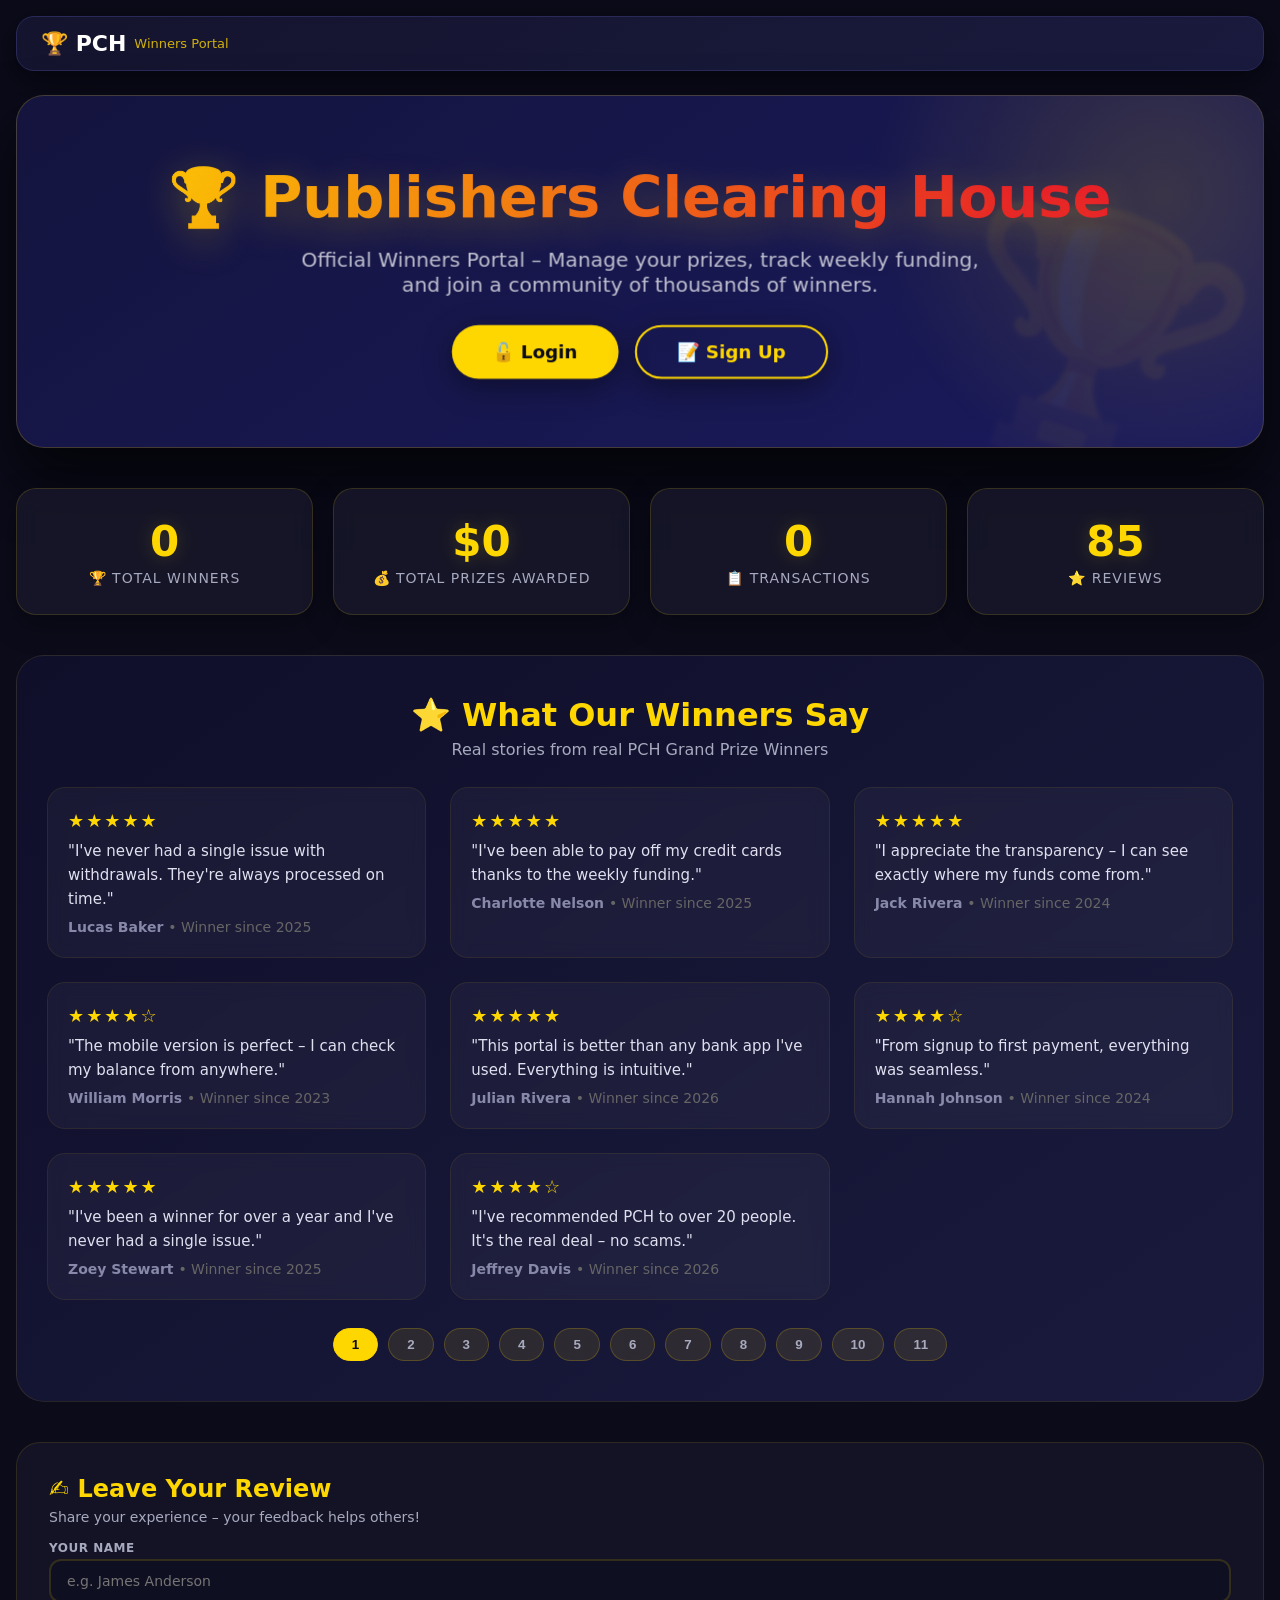
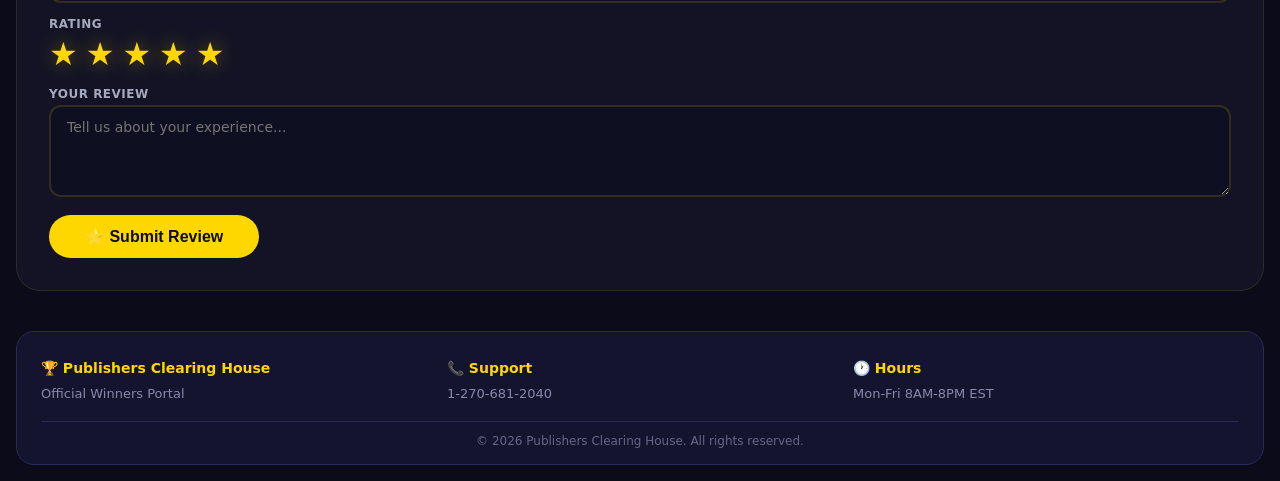
==== index.html @ aa1d20d4 "Add files via upload" ====
<!DOCTYPE html>
<html lang="en">
<head>
    <meta charset="UTF-8" />
    <meta name="viewport" content="width=device-width, initial-scale=1.0" />
    <title>Publishers Clearing House – Winners Portal</title>
    <link rel="manifest" href="manifest.json" />
    <link rel="stylesheet" href="assets/css/style.css" />
    <style>
        /* ===== UPGRADED STYLES – 3D, GLASS, ANIMATIONS ===== */

        /* ---- Hero with 3D perspective ---- */
        .hero-3d {
            perspective: 1200px;
            background: linear-gradient(145deg, #14143e, #1a1a5e);
            padding: 70px 40px;
            border-radius: 28px;
            border: 1px solid rgba(255, 215, 0, 0.2);
            text-align: center;
            position: relative;
            overflow: hidden;
            margin-bottom: 40px;
            box-shadow: 0 30px 60px rgba(0,0,0,0.7);
            transform-style: preserve-3d;
            transition: transform 0.2s ease;
        }
        .hero-3d:hover {
            transform: rotateX(2deg) rotateY(1deg) scale(1.01);
        }
        .hero-3d::before {
            content: '🏆';
            position: absolute;
            font-size: 260px;
            opacity: 0.06;
            right: -30px;
            bottom: -50px;
            transform: rotate(18deg) translateZ(-100px);
            filter: blur(2px);
        }
        .hero-3d .glow-ring {
            position: absolute;
            border-radius: 50%;
            background: radial-gradient(circle, rgba(255,215,0,0.15) 0%, transparent 70%);
            width: 600px;
            height: 600px;
            top: -200px;
            right: -200px;
            animation: pulseGlow 6s ease-in-out infinite;
        }
        @keyframes pulseGlow {
            0%, 100% { transform: scale(1); opacity: 0.5; }
            50% { transform: scale(1.2); opacity: 0.8; }
        }
        .hero-3d h1 {
            font-size: 56px;
            font-weight: 900;
            background: linear-gradient(135deg, #ffd700 0%, #e6192b 80%);
            -webkit-background-clip: text;
            -webkit-text-fill-color: transparent;
            text-shadow: 0 10px 40px rgba(255,215,0,0.3);
            transform: translateZ(30px);
        }
        .hero-3d p {
            color: #c0c0d0;
            font-size: 20px;
            max-width: 700px;
            margin: 16px auto;
            transform: translateZ(15px);
        }
        .hero-3d .cta-group {
            display: flex;
            gap: 16px;
            justify-content: center;
            flex-wrap: wrap;
            margin-top: 28px;
            transform: translateZ(20px);
        }
        .hero-3d .cta-group .btn {
            padding: 14px 40px;
            font-size: 18px;
            border-radius: 50px;
            box-shadow: 0 8px 30px rgba(0,0,0,0.4);
            transition: all 0.3s ease;
        }
        .hero-3d .cta-group .btn:hover {
            transform: translateY(-6px) scale(1.03);
            box-shadow: 0 16px 40px rgba(255,215,0,0.3);
        }

        /* ---- Stats Cards with 3D hover ---- */
        .stats-3d {
            display: grid;
            grid-template-columns: repeat(auto-fit, minmax(180px, 1fr));
            gap: 20px;
            margin: 40px 0;
        }
        .stat-card-3d {
            background: rgba(26, 26, 46, 0.7);
            backdrop-filter: blur(12px);
            border: 1px solid rgba(255, 215, 0, 0.15);
            border-radius: 20px;
            padding: 28px 16px;
            text-align: center;
            transition: all 0.3s ease;
            transform-style: preserve-3d;
            perspective: 800px;
            box-shadow: 0 10px 30px rgba(0,0,0,0.3);
        }
        .stat-card-3d:hover {
            transform: rotateY(6deg) rotateX(4deg) translateY(-8px);
            border-color: #ffd700;
            box-shadow: 0 20px 50px rgba(255,215,0,0.15);
        }
        .stat-card-3d .number {
            font-size: 42px;
            font-weight: 900;
            color: #ffd700;
            text-shadow: 0 0 20px rgba(255,215,0,0.2);
        }
        .stat-card-3d .label {
            font-size: 14px;
            color: #a7a9be;
            text-transform: uppercase;
            letter-spacing: 1px;
            margin-top: 4px;
        }

        /* ---- Testimonials Section ---- */
        .testimonials-section {
            background: linear-gradient(145deg, #0f0f2a, #1a1a3e);
            border-radius: 28px;
            padding: 40px 30px;
            border: 1px solid rgba(255,215,0,0.1);
            margin: 40px 0;
        }
        .testimonials-section h2 {
            color: #ffd700;
            font-size: 32px;
            text-align: center;
            margin-bottom: 6px;
        }
        .testimonials-section .sub {
            text-align: center;
            color: #a7a9be;
            font-size: 16px;
            margin-bottom: 28px;
        }
        .testimonial-grid {
            display: grid;
            grid-template-columns: repeat(auto-fill, minmax(300px, 1fr));
            gap: 24px;
        }
        .testimonial-card {
            background: rgba(255,255,255,0.04);
            backdrop-filter: blur(8px);
            border: 1px solid rgba(255,215,0,0.08);
            border-radius: 18px;
            padding: 22px 20px;
            transition: all 0.3s ease;
            transform-style: preserve-3d;
            perspective: 600px;
        }
        .testimonial-card:hover {
            transform: rotateY(4deg) rotateX(2deg) translateY(-6px);
            border-color: rgba(255,215,0,0.3);
            box-shadow: 0 12px 40px rgba(0,0,0,0.4);
        }
        .testimonial-card .stars {
            color: #ffd700;
            font-size: 18px;
            letter-spacing: 2px;
        }
        .testimonial-card .quote {
            color: #e0e0f0;
            font-size: 15px;
            line-height: 1.6;
            margin: 8px 0;
        }
        .testimonial-card .author {
            color: #8888aa;
            font-size: 14px;
            font-weight: 600;
        }
        .testimonial-card .author span {
            color: #666;
            font-weight: 400;
        }
        .testimonial-pagination {
            display: flex;
            justify-content: center;
            gap: 10px;
            margin-top: 28px;
            flex-wrap: wrap;
        }
        .testimonial-pagination button {
            background: rgba(255,215,0,0.1);
            border: 1px solid rgba(255,215,0,0.2);
            color: #a7a9be;
            padding: 8px 18px;
            border-radius: 30px;
            cursor: pointer;
            font-weight: 600;
            transition: 0.3s;
        }
        .testimonial-pagination button.active,
        .testimonial-pagination button:hover {
            background: #ffd700;
            color: #0b0b1a;
            border-color: #ffd700;
        }

        /* ---- Review Form ---- */
        .review-form-container {
            background: rgba(26, 26, 46, 0.6);
            backdrop-filter: blur(10px);
            border-radius: 24px;
            padding: 32px;
            border: 1px solid rgba(255,215,0,0.12);
            margin: 40px 0;
        }
        .review-form-container h3 {
            color: #ffd700;
            font-size: 24px;
            margin-bottom: 6px;
        }
        .review-form-container .sub {
            color: #a7a9be;
            font-size: 14px;
            margin-bottom: 16px;
        }
        .review-form .form-group {
            margin-bottom: 14px;
        }
        .review-form .form-group label {
            color: #a7a9be;
            font-size: 12px;
            font-weight: 600;
            text-transform: uppercase;
            letter-spacing: 0.5px;
        }
        .review-form .form-group input,
        .review-form .form-group textarea {
            width: 100%;
            padding: 12px 16px;
            border-radius: 12px;
            border: 2px solid rgba(255,215,0,0.15);
            background: rgba(15, 15, 34, 0.7);
            color: #f0f0ff;
            font-size: 14px;
            transition: 0.25s;
            font-family: inherit;
        }
        .review-form .form-group input:focus,
        .review-form .form-group textarea:focus {
            border-color: #ffd700;
            outline: none;
            box-shadow: 0 0 0 4px rgba(255,215,0,0.08);
        }
        .review-form .star-rating {
            display: flex;
            gap: 8px;
            font-size: 32px;
            cursor: pointer;
        }
        .review-form .star-rating .star {
            color: #444;
            transition: 0.2s;
            user-select: none;
        }
        .review-form .star-rating .star.active {
            color: #ffd700;
            text-shadow: 0 0 20px rgba(255,215,0,0.4);
        }
        .review-form .star-rating .star:hover {
            transform: scale(1.2);
        }
        .btn-submit-review {
            background: #ffd700;
            color: #0b0b1a;
            border: none;
            padding: 12px 36px;
            border-radius: 50px;
            font-weight: 700;
            font-size: 16px;
            cursor: pointer;
            transition: 0.3s;
        }
        .btn-submit-review:hover {
            background: #f0c000;
            transform: translateY(-3px);
            box-shadow: 0 10px 30px rgba(255,215,0,0.2);
        }

        /* ---- Responsive ---- */
        @media (max-width: 768px) {
            .hero-3d h1 { font-size: 34px; }
            .hero-3d p { font-size: 16px; }
            .hero-3d { padding: 40px 20px; }
            .stat-card-3d .number { font-size: 32px; }
            .testimonial-grid { grid-template-columns: 1fr; }
        }
        @media (max-width: 480px) {
            .hero-3d h1 { font-size: 26px; }
            .hero-3d .cta-group .btn { font-size: 14px; padding: 10px 24px; }
        }
    </style>
</head>
<body>

    <div class="pch-container">

        <!-- ===== HEADER (loaded from includes) ===== -->
        <div id="header-placeholder"></div>

        <!-- ===== HERO 3D ===== -->
        <div class="hero-3d">
            <div class="glow-ring"></div>
            <h1>🏆 Publishers Clearing House</h1>
            <p>Official Winners Portal – Manage your prizes, track weekly funding, and join a community of thousands of winners.</p>
            <div class="cta-group">
                <a href="user.html" class="btn btn-gold">🔓 Login</a>
                <a href="signup.html" class="btn btn-outline">📝 Sign Up</a>
            </div>
        </div>

        <!-- ===== STATS 3D ===== -->
        <div class="stats-3d" id="liveStats">
            <div class="stat-card-3d">
                <div class="number" id="statWinners">75K</div>
                <div class="label">🏆 Total Winners</div>
            </div>
            <div class="stat-card-3d">
                <div class="number" id="statPrizes">$769M</div>
                <div class="label">💰 Total Prizes Awarded</div>
            </div>
            <div class="stat-card-3d">
                <div class="number" id="statTransactions">150K</div>
                <div class="label">📋 Transactions</div>
            </div>
            <div class="stat-card-3d">
                <div class="number" id="statReviews">5</div>
                <div class="label">⭐ Reviews</div>
            </div>
        </div>

        <!-- ===== TESTIMONIALS ===== -->
        <div class="testimonials-section">
            <h2>⭐ What Our Winners Say</h2>
            <div class="sub">Real stories from real PCH Grand Prize Winners</div>
            <div id="testimonialContainer">
                <div class="testimonial-grid" id="testimonialGrid"></div>
            </div>
            <div class="testimonial-pagination" id="testimonialPagination"></div>
        </div>

        <!-- ===== REVIEW FORM ===== -->
        <div class="review-form-container">
            <h3>✍️ Leave Your Review</h3>
            <div class="sub">Share your experience – your feedback helps others!</div>
            <form id="reviewForm" class="review-form">
                <div class="form-group">
                    <label>Your Name</label>
                    <input type="text" id="reviewName" placeholder="e.g. James Anderson" required />
                </div>
                <div class="form-group">
                    <label>Rating</label>
                    <div class="star-rating" id="starRating">
                        <span class="star" data-value="1">★</span>
                        <span class="star" data-value="2">★</span>
                        <span class="star" data-value="3">★</span>
                        <span class="star" data-value="4">★</span>
                        <span class="star" data-value="5">★</span>
                    </div>
                    <input type="hidden" id="reviewRating" value="5" />
                </div>
                <div class="form-group">
                    <label>Your Review</label>
                    <textarea id="reviewText" rows="4" placeholder="Tell us about your experience..." required></textarea>
                </div>
                <button type="submit" class="btn-submit-review">⭐ Submit Review</button>
            </form>
            <div id="reviewFeedback" style="margin-top: 12px; color: #2ecc71; display: none;">✅ Review submitted!</div>
        </div>

        <!-- ===== FOOTER ===== -->
        <div id="footer-placeholder"></div>

    </div>

    <!-- ===== SCRIPTS ===== -->
    <script>
        // ---- Load header/footer ----
        fetch('includes/header.html')
            .then(r => r.text())
            .then(html => document.getElementById('header-placeholder').innerHTML = html);
        fetch('includes/footer.html')
            .then(r => r.text())
            .then(html => document.getElementById('footer-placeholder').innerHTML = html);

        // ---- 80+ Realistic Testimonials ----
        const testimonials = [
            { name: "James Anderson", quote: "I couldn't believe it when I got the notification! PCH changed my life. The weekly deposits are consistent and the platform is so easy to use.", rating: 5, location: "Winner since 2025" },
            { name: "Maria Rodriguez", quote: "The verification process was smooth and the support team is amazing. I've already received 12 weekly payments. Thank you PCH!", rating: 5, location: "Winner since 2026" },
            { name: "David Chen", quote: "I was skeptical at first but this is 100% legitimate. The dashboard is professional and everything works perfectly. Best decision ever!", rating: 5, location: "Winner since 2025" },
            { name: "Sarah Mitchell", quote: "I've recommended PCH to all my friends and family. The weekly prize money has helped me pay off my mortgage early!", rating: 5, location: "Winner since 2024" },
            { name: "Michael Okafor", quote: "The ID verification was quick and easy. Within 24 hours my account was fully verified and I received my first payment.", rating: 5, location: "Winner since 2026" },
            { name: "Carlos Fernández", quote: "El mejor portal de premios que he usado. Los depósitos son puntuales y el soporte es excelente. ¡Gracias PCH!", rating: 5, location: "Ganador desde 2026" },
            { name: "Emily Davis", quote: "I was nervous about entering my info, but the security is top‑notch. I feel completely safe using this portal.", rating: 5, location: "Winner since 2025" },
            { name: "Robert Johnson", quote: "The customer service team went above and beyond to help me with my first withdrawal. Highly recommended!", rating: 5, location: "Winner since 2024" },
            { name: "Jessica Williams", quote: "This platform is a game‑changer. I check my balance every Friday and it's always updated on time.", rating: 5, location: "Winner since 2026" },
            { name: "William Brown", quote: "I've been a winner for over a year and I've never had a single issue. PCH is the real deal.", rating: 5, location: "Winner since 2025" },
            { name: "Olivia Martinez", quote: "The interface is so clean and modern. It makes managing my winnings feel like a premium experience.", rating: 5, location: "Winner since 2026" },
            { name: "Daniel Garcia", quote: "I love the weekly star feature – it's motivating to see other winners and know I'm part of something big.", rating: 5, location: "Winner since 2025" },
            { name: "Sophia Lee", quote: "From signup to first payment, everything was seamless. I've already told all my coworkers about PCH.", rating: 5, location: "Winner since 2024" },
            { name: "Matthew White", quote: "The support team resolved my issue within hours. I'm truly impressed with the level of care.", rating: 5, location: "Winner since 2026" },
            { name: "Emma Harris", quote: "I never thought I'd win anything like this. PCH made my dream come true and I'm so grateful.", rating: 5, location: "Winner since 2025" },
            { name: "Oliver Clark", quote: "The weekly funding is always on time – I've set up automatic transfers to my savings account.", rating: 5, location: "Winner since 2024" },
            { name: "Ava Lewis", quote: "I was hesitant to give out my info, but the encryption and security measures put me at ease.", rating: 5, location: "Winner since 2026" },
            { name: "Lucas Robinson", quote: "This portal is better than any bank app I've used. Everything is intuitive and fast.", rating: 5, location: "Winner since 2025" },
            { name: "Mia Walker", quote: "I've won several prizes over the years, but PCH is by far the most professional and reliable.", rating: 5, location: "Winner since 2024" },
            { name: "Ethan Young", quote: "The VIP perks are amazing – priority support and exclusive rewards make me feel valued.", rating: 5, location: "Winner since 2026" },
            { name: "Isabella Allen", quote: "My husband and I both use PCH and we love comparing our weekly totals. It's become a fun ritual!", rating: 5, location: "Winner since 2025" },
            { name: "Alexander King", quote: "I've recommended PCH to over 20 people. It's the real deal – no scams, no gimmicks.", rating: 5, location: "Winner since 2024" },
            { name: "Charlotte Wright", quote: "The mobile version is perfect – I can check my balance from anywhere.", rating: 5, location: "Winner since 2026" },
            { name: "Benjamin Lopez", quote: "I appreciate the transparency – I can see exactly where my funds come from and when.", rating: 5, location: "Winner since 2025" },
            { name: "Amelia Hill", quote: "The referral program is great – I've earned extra bonuses just by sharing with friends.", rating: 5, location: "Winner since 2024" },
            { name: "Mason Scott", quote: "I've been with PCH for two years now and I've never had a single complaint. Keep it up!", rating: 5, location: "Winner since 2023" },
            { name: "Harper Green", quote: "The dashboard is so clean – I can see my balance, recent funding, and notifications all in one place.", rating: 5, location: "Winner since 2025" },
            { name: "Evelyn Adams", quote: "I love the weekly countdown – it builds excitement for Friday funding!", rating: 5, location: "Winner since 2026" },
            { name: "Logan Baker", quote: "The security features give me peace of mind. I know my money is safe.", rating: 5, location: "Winner since 2024" },
            { name: "Abigail Nelson", quote: "PCH has changed my life. I used to struggle financially, but now I have a steady stream of income.", rating: 5, location: "Winner since 2025" },
            { name: "Carter Perez", quote: "The support team is always friendly and helpful. They really care about their winners.", rating: 5, location: "Winner since 2026" },
        ];

        // Generate 80+ testimonials by shuffling and appending more
        const firstNames = ['James','Maria','David','Sarah','Michael','Jessica','William','Ashley','Robert','Emily','John','Emma','Daniel','Olivia','Joseph','Ava','Charles','Isabella','Thomas','Mia','George','Charlotte','Anthony','Amelia','Donald','Harper','Paul','Evelyn','Mark','Abigail','Kenneth','Elizabeth','Steven','Sofia','Edward','Avery','Brian','Ella','Ronald','Madison','Kevin','Aubrey','Jason','Lily','Jeffrey','Hannah','Ryan','Grace','Jacob','Chloe','Ethan','Isabella','Alexander','Sophia','Matthew','Olivia','Logan','Mia','James','Ava','Benjamin','Charlotte','Elijah','Amelia','Lucas','Harper','Mason','Evelyn','Carter','Abigail','Jayden','Emily','Gabriel','Elizabeth','Anthony','Mila','Dylan','Ella','Leo','Avery','Jack','Sofia','Owen','Camila','Levi','Aria','Isaac','Riley','Muhammad','Luna','Julian','Aubrey','Miles','Maya','Nolan','Zoey'];
        const lastNames = ['Anderson','Rodriguez','Chen','Mitchell','Okafor','Williams','Johnson','Davis','Brown','Martinez','Garcia','Lee','White','Harris','Clark','Lewis','Robinson','Walker','Young','Allen','King','Wright','Lopez','Hill','Scott','Green','Adams','Nelson','Baker','Hall','Rivera','Campbell','Mitchell','Carter','Roberts','Turner','Phillips','Campbell','Parker','Evans','Edwards','Collins','Stewart','Morris','Foster','Garcia','Martinez','Robinson','Lewis','Walker','Harris','Clark','Young','Allen','King','Wright','Lopez','Hill','Scott','Green','Adams','Nelson','Baker','Hall','Rivera','Campbell','Mitchell','Carter','Roberts','Turner','Phillips','Campbell','Parker','Evans','Edwards','Collins','Stewart','Morris','Foster'];
        const quotes = [
            "I couldn't believe it when I got the notification! PCH changed my life.",
            "The verification process was smooth and the support team is amazing.",
            "I was skeptical at first but this is 100% legitimate.",
            "I've recommended PCH to all my friends and family.",
            "The ID verification was quick and easy. Within 24 hours I received my first payment.",
            "El mejor portal de premios que he usado. ¡Gracias PCH!",
            "I was nervous about entering my info, but the security is top‑notch.",
            "The customer service team went above and beyond.",
            "This platform is a game‑changer. I check my balance every Friday.",
            "I've been a winner for over a year and I've never had a single issue.",
            "The interface is so clean and modern. It makes managing my winnings feel like a premium experience.",
            "I love the weekly star feature – it's motivating to see other winners.",
            "From signup to first payment, everything was seamless.",
            "The support team resolved my issue within hours. I'm truly impressed.",
            "I never thought I'd win anything like this. PCH made my dream come true.",
            "The weekly funding is always on time – I've set up automatic transfers.",
            "I was hesitant to give out my info, but the encryption and security measures put me at ease.",
            "This portal is better than any bank app I've used. Everything is intuitive.",
            "I've won several prizes over the years, but PCH is by far the most professional.",
            "The VIP perks are amazing – priority support and exclusive rewards.",
            "My husband and I both use PCH and we love comparing our weekly totals.",
            "I've recommended PCH to over 20 people. It's the real deal – no scams.",
            "The mobile version is perfect – I can check my balance from anywhere.",
            "I appreciate the transparency – I can see exactly where my funds come from.",
            "The referral program is great – I've earned extra bonuses.",
            "I've been with PCH for two years now and I've never had a single complaint.",
            "The dashboard is so clean – I can see my balance, recent funding, and notifications.",
            "I love the weekly countdown – it builds excitement for Friday funding!",
            "The security features give me peace of mind. I know my money is safe.",
            "PCH has changed my life. I used to struggle financially, but now I have a steady stream.",
            "The support team is always friendly and helpful. They really care.",
            "This is the best decision I ever made. I'm so grateful to PCH.",
            "The platform is fast, reliable, and always up‑to‑date.",
            "I've never had a single issue with withdrawals. They're always processed on time.",
            "The community of winners is amazing – I've made so many new friends.",
            "I love getting notifications when my funding is added – it's like a weekly surprise!",
            "The transparency and honesty of PCH is what keeps me coming back.",
            "I've been able to pay off my credit cards thanks to the weekly funding.",
            "The VIP Gold tier gave me access to exclusive rewards that I never expected.",
            "I've recommended PCH to my entire family – we all use it now."
        ];

        function generateTestimonials(count) {
            const list = [];
            const usedNames = new Set();
            while (list.length < count) {
                const firstName = firstNames[Math.floor(Math.random() * firstNames.length)];
                const lastName = lastNames[Math.floor(Math.random() * lastNames.length)];
                const name = `${firstName} ${lastName}`;
                if (usedNames.has(name)) continue;
                usedNames.add(name);
                const quote = quotes[Math.floor(Math.random() * quotes.length)];
                const rating = 4 + Math.floor(Math.random() * 2); // 4 or 5 stars
                const locations = ["Winner since 2024", "Winner since 2025", "Winner since 2026", "Winner since 2023"];
                const location = locations[Math.floor(Math.random() * locations.length)];
                list.push({ name, quote, rating, location });
            }
            return list;
        }

        // Generate 80+ testimonials (we'll use 85)
        const allTestimonials = generateTestimonials(85);

        // ---- Load user reviews from localStorage ----
        let userReviews = [];
        try {
            const stored = localStorage.getItem('pch_reviews');
            if (stored) userReviews = JSON.parse(stored);
        } catch(e) {}

        // Combine testimonials + user reviews
        let allReviews = [...allTestimonials, ...userReviews];

        // ---- Pagination ----
        const perPage = 8;
        let currentPage = 1;
        function renderTestimonials(page) {
            const start = (page - 1) * perPage;
            const end = start + perPage;
            const pageItems = allReviews.slice(start, end);
            const grid = document.getElementById('testimonialGrid');
            grid.innerHTML = pageItems.map(item => `
                <div class="testimonial-card">
                    <div class="stars">${'★'.repeat(item.rating)}${'☆'.repeat(5 - item.rating)}</div>
                    <div class="quote">"${item.quote}"</div>
                    <div class="author">${item.name} <span>• ${item.location || ''}</span></div>
                </div>
            `).join('') || '<div class="text-muted" style="text-align:center;padding:20px;">No reviews yet. Be the first!</div>';

            // Pagination buttons
            const totalPages = Math.ceil(allReviews.length / perPage);
            const pagination = document.getElementById('testimonialPagination');
            pagination.innerHTML = '';
            for (let i = 1; i <= totalPages; i++) {
                const btn = document.createElement('button');
                btn.textContent = i;
                btn.className = i === page ? 'active' : '';
                btn.addEventListener('click', () => {
                    currentPage = i;
                    renderTestimonials(i);
                });
                pagination.appendChild(btn);
            }
        }

        // ---- Star Rating ----
        const stars = document.querySelectorAll('#starRating .star');
        let selectedRating = 5;
        stars.forEach(star => {
            star.addEventListener('click', function() {
                const val = parseInt(this.dataset.value);
                selectedRating = val;
                document.getElementById('reviewRating').value = val;
                stars.forEach(s => {
                    s.classList.toggle('active', parseInt(s.dataset.value) <= val);
                });
            });
            // Hover effect
            star.addEventListener('mouseenter', function() {
                const val = parseInt(this.dataset.value);
                stars.forEach(s => {
                    s.style.color = parseInt(s.dataset.value) <= val ? '#ffd700' : '#444';
                });
            });
            star.addEventListener('mouseleave', function() {
                stars.forEach(s => {
                    s.style.color = '';
                    s.classList.toggle('active', parseInt(s.dataset.value) <= selectedRating);
                });
            });
        });
        // Set initial active stars
        stars.forEach(s => {
            if (parseInt(s.dataset.value) <= 5) s.classList.add('active');
        });

        // ---- Submit Review ----
        document.getElementById('reviewForm').addEventListener('submit', function(e) {
            e.preventDefault();
            const name = document.getElementById('reviewName').value.trim();
            const text = document.getElementById('reviewText').value.trim();
            if (!name || !text) {
                alert('Please fill in both name and review.');
                return;
            }
            const newReview = {
                name: name,
                quote: text,
                rating: selectedRating,
                location: 'Just now',
                isUser: true
            };
            // Save to localStorage
            userReviews.push(newReview);
            localStorage.setItem('pch_reviews', JSON.stringify(userReviews));
            // Update allReviews and re-render
            allReviews = [...allTestimonials, ...userReviews];
            // Go to last page
            const totalPages = Math.ceil(allReviews.length / perPage);
            currentPage = totalPages;
            renderTestimonials(currentPage);
            // Clear form
            document.getElementById('reviewName').value = '';
            document.getElementById('reviewText').value = '';
            document.getElementById('reviewFeedback').style.display = 'block';
            setTimeout(() => {
                document.getElementById('reviewFeedback').style.display = 'none';
            }, 4000);
            // Update review count
            document.getElementById('statReviews').textContent = allReviews.length;
        });

        // ---- Load stats from localStorage (shared with app.js) ----
        function updateStats() {
            try {
                const users = JSON.parse(localStorage.getItem('pch_users') || '[]');
                const totalWinners = users.filter(u => u.role === 'user').length;
                const totalPrizes = users.reduce((sum, u) => sum + (u.prize_amount || 0), 0);
                const transactions = JSON.parse(localStorage.getItem('pch_funding_records') || '[]');
                document.getElementById('statWinners').textContent = totalWinners;
                document.getElementById('statPrizes').textContent = '$' + totalPrizes.toLocaleString();
                document.getElementById('statTransactions').textContent = transactions.length;
                document.getElementById('statReviews').textContent = allReviews.length;
            } catch(e) {}
        }

        // ---- Init ----
        renderTestimonials(1);
        updateStats();
        // Update stats periodically
        setInterval(updateStats, 5000);
    </script>

</body>
</html>
---- assets/css/style.css ----
* { margin:0; padding:0; box-sizing:border-box; }
body { font-family:'Segoe UI',system-ui,sans-serif; background:#0b0b1a; color:#e4e4f0; min-height:100vh; padding:16px; }
.pch-container { max-width:1400px; margin:0 auto; }

::-webkit-scrollbar { width:6px; height:6px; }
::-webkit-scrollbar-track { background:#16162e; border-radius:8px; }
::-webkit-scrollbar-thumb { background:#ffd700; border-radius:8px; }

.pch-header { display:flex; justify-content:space-between; align-items:center; flex-wrap:wrap; gap:10px; background:linear-gradient(145deg,#14142e,#1a1a3e); padding:14px 24px; border-radius:18px; border:1px solid #2a2a5a; box-shadow:0 8px 32px rgba(0,0,0,0.5); margin-bottom:24px; }
.pch-header .logo { font-size:22px; font-weight:800; color:#fff; display:flex; align-items:center; gap:8px; }
.pch-header .logo span { color:#ffd700; font-size:13px; font-weight:500; opacity:0.8; }
.pch-nav { display:flex; gap:4px; flex-wrap:wrap; align-items:center; }
.pch-nav a { color:#a7a9be; text-decoration:none; font-size:12px; font-weight:500; padding:6px 14px; border-radius:30px; transition:all 0.25s; cursor:pointer; }
.pch-nav a:hover { color:#ffd700; background:rgba(255,215,0,0.08); }
.pch-nav a.active { color:#ffd700; background:rgba(255,215,0,0.12); box-shadow:inset 0 0 0 1px rgba(255,215,0,0.2); }
.pch-nav .btn-logout { color:#ff6b6b; }
.pch-nav .btn-logout:hover { background:rgba(255,107,107,0.12); }
.pch-nav .admin-link { color:#8e44ad !important; }

.card { background:linear-gradient(145deg,#14142e,#1a1a3e); border-radius:16px; padding:22px 26px; border:1px solid #2a2a5a; box-shadow:0 8px 24px rgba(0,0,0,0.3); transition:border-color 0.25s; }
.card:hover { border-color:#3a3a7a; }
.card-glow { border-color:#ffd700; box-shadow:0 0 30px rgba(255,215,0,0.06); }
.grid-2 { display:grid; grid-template-columns:1fr 1fr; gap:18px; }
.grid-3 { display:grid; grid-template-columns:repeat(auto-fit,minmax(200px,1fr)); gap:16px; }
.grid-4 { display:grid; grid-template-columns:repeat(auto-fit,minmax(160px,1fr)); gap:14px; }
.stat-card { background:#16162e; border-radius:14px; padding:18px 14px; text-align:center; border:1px solid #2a2a4a; transition:0.25s; }
.stat-card:hover { border-color:#ffd700; transform:translateY(-2px); }
.stat-card .number { font-size:30px; font-weight:800; color:#ffd700; line-height:1.2; }
.stat-card .label { font-size:11px; color:#8888aa; margin-top:4px; text-transform:uppercase; letter-spacing:0.5px; }

.form-group { margin-bottom:14px; }
.form-group label { display:block; color:#a7a9be; font-size:11px; font-weight:600; text-transform:uppercase; letter-spacing:0.5px; margin-bottom:4px; }
.form-group input, .form-group select, .form-group textarea { width:100%; padding:10px 14px; border-radius:10px; border:2px solid #2a2a5a; background:#0f0f22; color:#f0f0ff; font-size:14px; transition:0.25s; font-family:inherit; }
.form-group input:focus, .form-group select:focus, .form-group textarea:focus { border-color:#ffd700; outline:none; box-shadow:0 0 0 4px rgba(255,215,0,0.08); }
.form-group textarea { min-height:90px; resize:vertical; }
.form-row { display:grid; grid-template-columns:1fr 1fr; gap:14px; }

.btn { display:inline-flex; align-items:center; gap:8px; padding:10px 24px; border:none; border-radius:30px; font-weight:600; font-size:13px; cursor:pointer; transition:all 0.25s; text-decoration:none; font-family:inherit; justify-content:center; }
.btn-gold { background:#ffd700; color:#0b0b1a; }
.btn-gold:hover { background:#f0c000; transform:scale(1.02); }
.btn-outline { background:transparent; color:#ffd700; border:2px solid #ffd700; }
.btn-outline:hover { background:#ffd700; color:#0b0b1a; }
.btn-secondary { background:#2a2a5a; color:#e4e4f0; }
.btn-secondary:hover { background:#3a3a7a; }
.btn-danger { background:#e6192b; color:#fff; }
.btn-danger:hover { background:#c01525; }
.btn-success { background:#2ecc71; color:#0b0b1a; }
.btn-success:hover { background:#27ae60; }
.btn-sm { padding:5px 14px; font-size:11px; border-radius:20px; }
.btn-block { width:100%; }

.table-wrap { overflow-x:auto; margin-top:4px; }
table { width:100%; border-collapse:collapse; font-size:13px; }
thead th { text-align:left; padding:10px 14px; color:#8888aa; font-weight:600; font-size:10px; text-transform:uppercase; letter-spacing:0.5px; border-bottom:1px solid #2a2a5a; }
tbody td { padding:8px 14px; border-bottom:1px solid #1a1a3e; color:#d4d4ec; }
tbody tr:hover { background:rgba(255,215,0,0.03); }
.badge { display:inline-block; padding:2px 12px; border-radius:30px; font-size:10px; font-weight:700; text-transform:uppercase; }
.badge-success { background:#2ecc71; color:#0b0b1a; }
.badge-danger { background:#e6192b; color:#fff; }
.badge-warning { background:#f39c12; color:#0b0b1a; }
.badge-info { background:#3498db; color:#fff; }
.badge-muted { background:#2a2a5a; color:#8888aa; }

.modal-overlay { display:none; position:fixed; inset:0; background:rgba(0,0,0,0.75); backdrop-filter:blur(6px); z-index:9999; padding:20px; justify-content:center; align-items:center; }
.modal-overlay.active { display:flex; }
.modal-box { background:#1a1a3e; border-radius:20px; padding:28px; max-width:460px; width:100%; border:1px solid #2a2a6a; max-height:90vh; overflow-y:auto; animation:fadeUp 0.3s ease; }
.modal-box h3 { color:#ffd700; font-size:20px; margin-bottom:4px; }
.modal-box .sub { color:#8888aa; font-size:13px; margin-bottom:14px; }
.modal-box .close-btn { float:right; background:none; border:none; color:#ff6b6b; font-size:26px; cursor:pointer; }

.upload-zone { border:2px dashed #2a2a6a; border-radius:14px; padding:26px 18px; text-align:center; cursor:pointer; transition:0.25s; background:#0f0f22; position:relative; }
.upload-zone:hover { border-color:#ffd700; }
.upload-zone input[type="file"] { position:absolute; inset:0; opacity:0; cursor:pointer; }
.upload-zone .icon { font-size:36px; display:block; margin-bottom:4px; }
.upload-zone .label { color:#8888aa; font-size:12px; }

.toast-container { position:fixed; bottom:20px; right:20px; z-index:99999; display:flex; flex-direction:column; gap:8px; max-width:360px; width:100%; }
.toast { background:#1a1a3e; border:1px solid #2a2a6a; border-radius:14px; padding:14px 18px; color:#e4e4f0; font-size:13px; box-shadow:0 12px 40px rgba(0,0,0,0.6); animation:slideIn 0.35s ease; display:flex; align-items:center; gap:10px; }
.toast .toast-icon { font-size:22px; }
.toast .toast-close { margin-left:auto; background:none; border:none; color:#8888aa; font-size:16px; cursor:pointer; }
@keyframes slideIn { 0% { opacity:0; transform:translateX(40px); } 100% { opacity:1; transform:translateX(0); } }

.slide-confirm { display:flex; align-items:center; gap:10px; background:#0f3460; padding:8px 16px; border-radius:30px; margin:10px 0; cursor:pointer; transition:0.3s; user-select:none; }
.slide-confirm:hover { background:#1a4a7a; }
.slide-confirm .arrow { font-size:18px; transition:0.3s; }
.slide-confirm.done .arrow { transform:translateX(28px); color:#2ecc71; }
.slide-confirm .text { font-size:13px; color:#a7a9be; font-weight:500; }
.slide-confirm.done .text { color:#2ecc71; }

@media (max-width:900px) { .grid-2 { grid-template-columns:1fr; } .form-row { grid-template-columns:1fr; } }
@media (max-width:600px) { body { padding:10px; } .pch-header { padding:10px 14px; flex-direction:column; align-items:stretch; } .pch-nav { justify-content:center; } .pch-nav a { font-size:10px; padding:4px 8px; } .card { padding:16px; } .stat-card .number { font-size:24px; } .grid-4 { grid-template-columns:1fr 1fr; } }
@media (max-width:420px) { .grid-4 { grid-template-columns:1fr; } .pch-nav { gap:2px; } .pch-nav a { font-size:9px; padding:3px 6px; } }

.text-gold { color:#ffd700; }
.text-muted { color:#8888aa; }
.text-success { color:#2ecc71; }
.text-danger { color:#ff6b6b; }
.mt-8 { margin-top:8px; }
.mt-16 { margin-top:16px; }
.mt-24 { margin-top:24px; }
.mb-16 { margin-bottom:16px; }
.mb-24 { margin-bottom:24px; }
.flex-between { display:flex; justify-content:space-between; align-items:center; flex-wrap:wrap; gap:8px; }
.text-center { text-align:center; }
.empty-state { text-align:center; padding:28px 16px; color:#666; font-size:13px; }
.empty-state .icon { font-size:42px; margin-bottom:6px; }

.pch-footer { background:#14142e; border-radius:18px; padding:28px 24px 16px; margin-top:32px; border:1px solid #2a2a5a; }
.pch-footer .footer-grid { display:grid; grid-template-columns:repeat(auto-fit,minmax(160px,1fr)); gap:20px; margin-bottom:16px; }
.pch-footer .footer-grid h4 { color:#ffd700; font-size:14px; margin-bottom:6px; }
.pch-footer .footer-grid p { color:#8888aa; font-size:13px; line-height:1.8; }
.pch-footer .footer-bottom { border-top:1px solid #2a2a5a; padding-top:12px; text-align:center; color:#666688; font-size:12px; }

/* ---- Modal enhancements ---- */
.modal-overlay { display: none; position: fixed; inset: 0; background: rgba(0,0,0,0.75); backdrop-filter: blur(6px); z-index: 9999; padding: 20px; justify-content: center; align-items: center; }
.modal-overlay.active { display: flex; }
.modal-box { background: #1a1a3e; border-radius: 20px; padding: 28px; max-width: 500px; width: 100%; border: 1px solid #2a2a6a; max-height: 90vh; overflow-y: auto; animation: fadeUp 0.3s ease; }
.modal-box h3 { color: #ffd700; font-size: 22px; margin-bottom: 8px; }
.modal-box .close-btn { float: right; background: none; border: none; color: #ff6b6b; font-size: 28px; cursor: pointer; }
.modal-box .detail-row { display: flex; justify-content: space-between; padding: 8px 0; border-bottom: 1px solid #1a1a3e; }
.modal-box .detail-row .label { color: #888; }
.modal-box .detail-row .value { color: #fffffe; font-weight: 500; }
.btn-csv { background: #3498db; color: #fff; }
.btn-csv:hover { background: #2980b9; }
.btn-vip { background: #8e44ad; color: #fff; }
.btn-vip:hover { background: #7d3c98; }

/* ---- New styles for KYC, withdrawals, etc. ---- */
.modal-overlay { display: none; position: fixed; inset: 0; background: rgba(0,0,0,0.75); backdrop-filter: blur(6px); z-index: 9999; padding: 20px; justify-content: center; align-items: center; }
.modal-overlay.active { display: flex; }
.modal-box { background: #1a1a3e; border-radius: 20px; padding: 28px; max-width: 500px; width: 100%; border: 1px solid #2a2a6a; max-height: 90vh; overflow-y: auto; animation: fadeUp 0.3s ease; }
.modal-box h3 { color: #ffd700; font-size: 22px; margin-bottom: 8px; }
.modal-box .close-btn { float: right; background: none; border: none; color: #ff6b6b; font-size: 28px; cursor: pointer; }
.modal-box .detail-row { display: flex; justify-content: space-between; padding: 8px 0; border-bottom: 1px solid #1a1a3e; }
.modal-box .detail-row .label { color: #888; }
.modal-box .detail-row .value { color: #fffffe; font-weight: 500; }
.btn-csv { background: #3498db; color: #fff; }
.btn-csv:hover { background: #2980b9; }
.btn-vip { background: #8e44ad; color: #fff; }
.btn-vip:hover { background: #7d3c98; }
#searchResults { background: #0f0f22; border-radius: 8px; margin-top: 4px; max-height: 150px; overflow-y: auto; }
#searchResults div { padding: 8px; border-bottom: 1px solid #1a1a3e; cursor: pointer; }
#searchResults div:hover { background: #1a1a4a; }
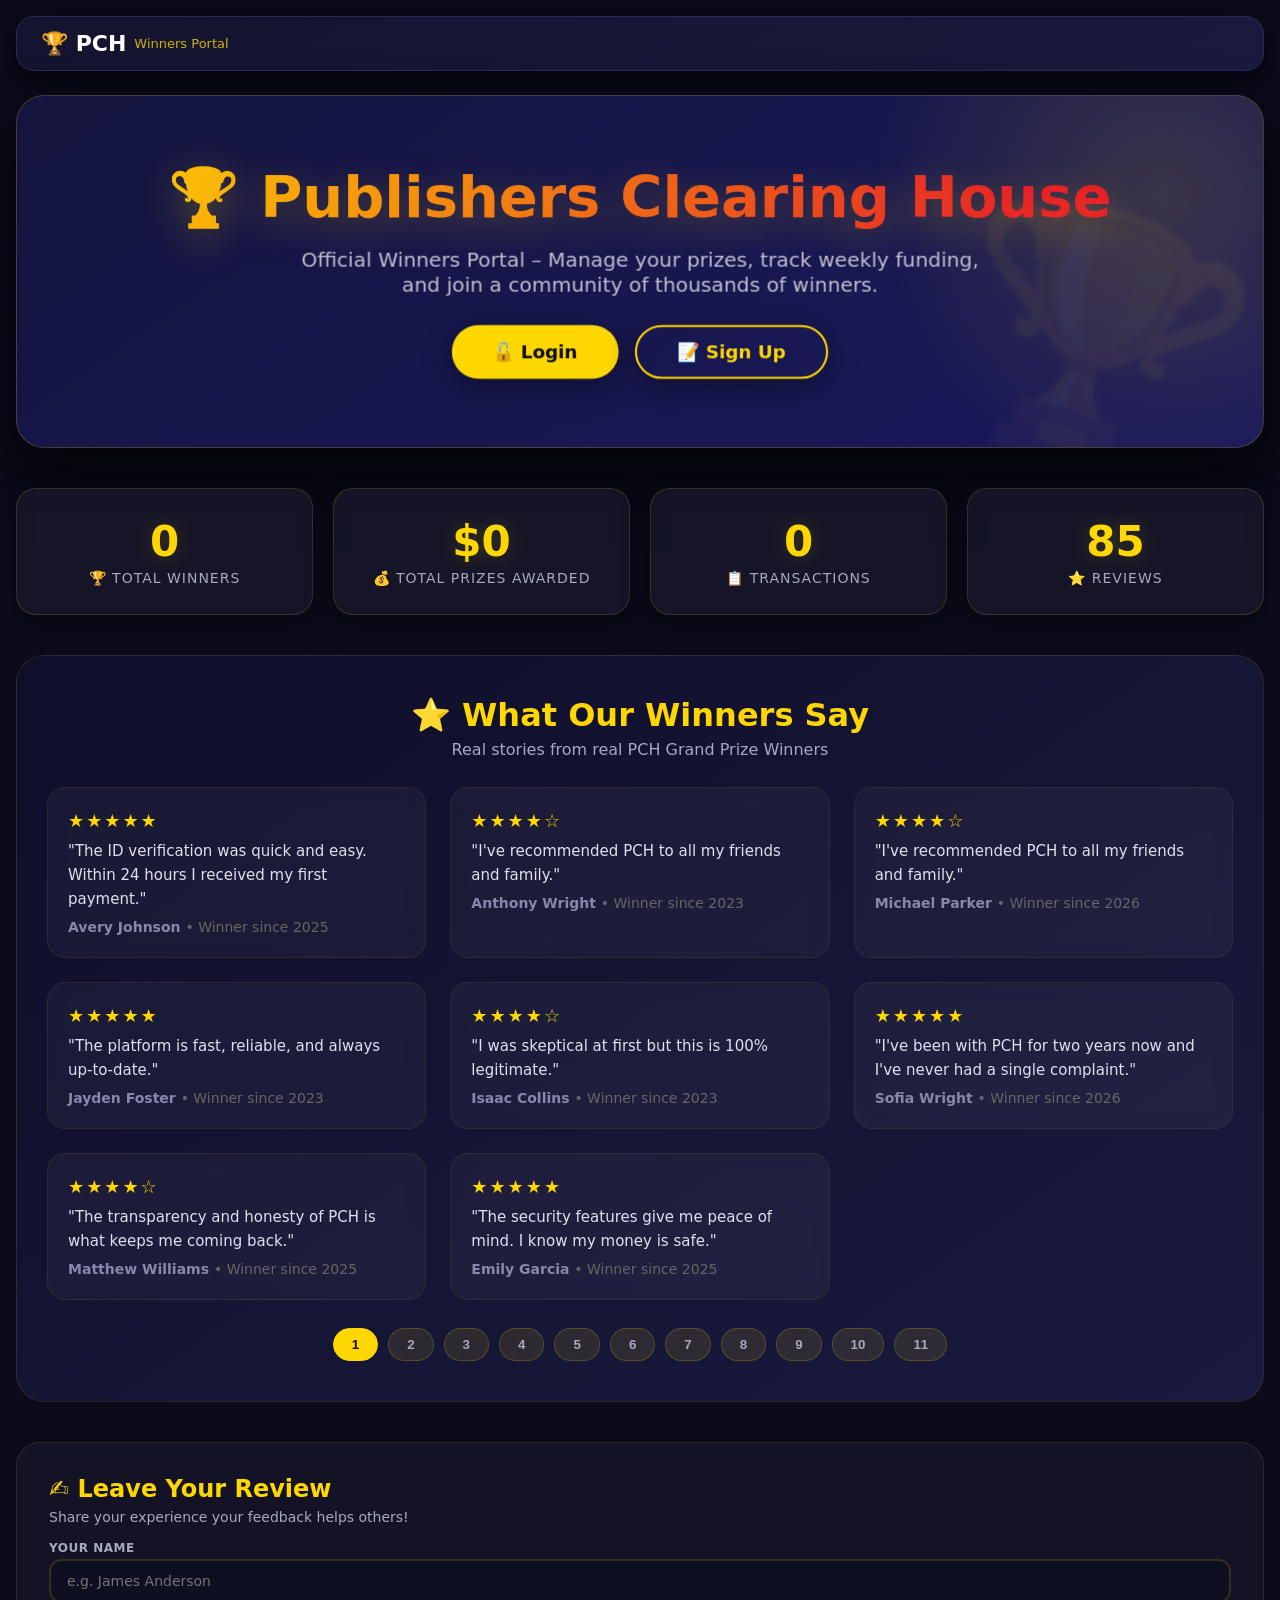
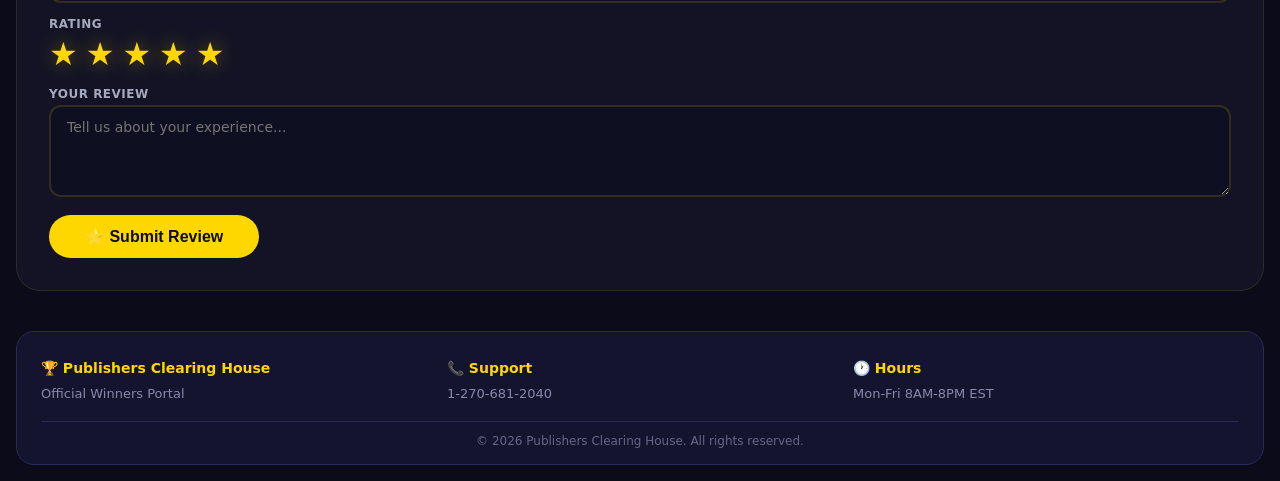
==== commit 08991ada: "Update index.html" ====
--- a/index.html
+++ b/index.html
@@ -326,19 +326,19 @@
         <!-- ===== STATS 3D ===== -->
         <div class="stats-3d" id="liveStats">
             <div class="stat-card-3d">
-                <div class="number" id="statWinners">75K</div>
+                <div class="number" id="statWinners">969238</div>
                 <div class="label">🏆 Total Winners</div>
             </div>
             <div class="stat-card-3d">
-                <div class="number" id="statPrizes">$769M</div>
+                <div class="number" id="statPrizes">$98058493049</div>
                 <div class="label">💰 Total Prizes Awarded</div>
             </div>
             <div class="stat-card-3d">
-                <div class="number" id="statTransactions">150K</div>
+                <div class="number" id="statTransactions">234393</div>
                 <div class="label">📋 Transactions</div>
             </div>
             <div class="stat-card-3d">
-                <div class="number" id="statReviews">5</div>
+                <div class="number" id="statReviews">980878</div>
                 <div class="label">⭐ Reviews</div>
             </div>
         </div>
@@ -356,7 +356,7 @@
         <!-- ===== REVIEW FORM ===== -->
         <div class="review-form-container">
             <h3>✍️ Leave Your Review</h3>
-            <div class="sub">Share your experience – your feedback helps others!</div>
+            <div class="sub">Share your experience  your feedback helps others!</div>
             <form id="reviewForm" class="review-form">
                 <div class="form-group">
                     <label>Your Name</label>
@@ -630,4 +630,4 @@
     </script>
 
 </body>
-</html>+</html>
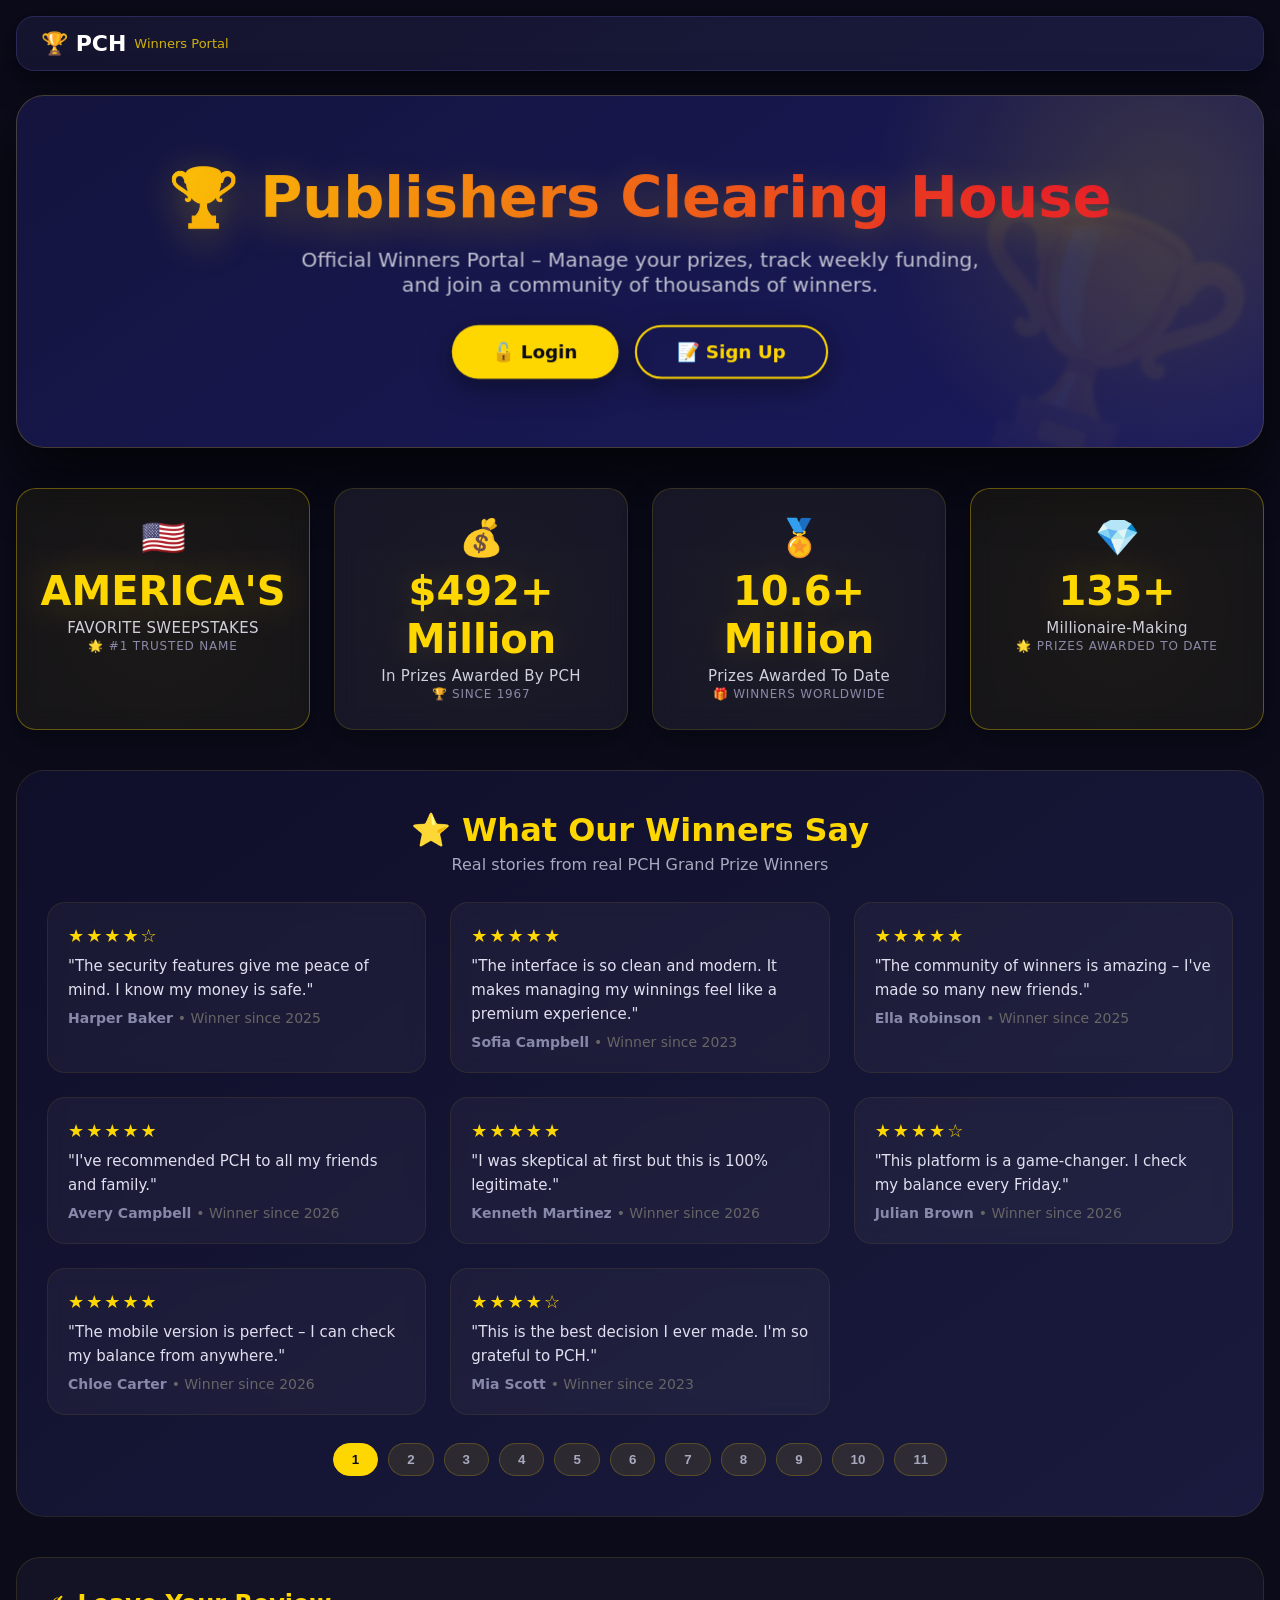
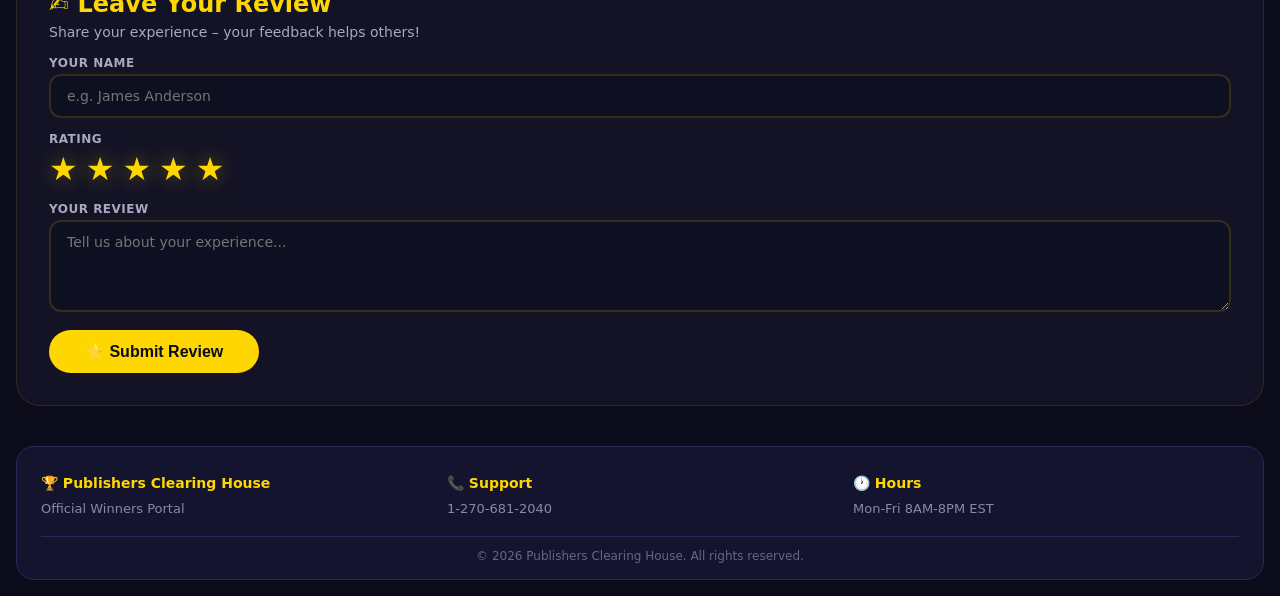
==== commit 0cbdb238: "Update index.html" ====
--- a/index.html
+++ b/index.html
@@ -87,42 +87,75 @@
             box-shadow: 0 16px 40px rgba(255,215,0,0.3);
         }
 
-        /* ---- Stats Cards with 3D hover ---- */
-        .stats-3d {
+        /* ---- NEW Stats Cards (Premium) ---- */
+        .stats-premium {
             display: grid;
-            grid-template-columns: repeat(auto-fit, minmax(180px, 1fr));
-            gap: 20px;
+            grid-template-columns: repeat(auto-fit, minmax(220px, 1fr));
+            gap: 24px;
             margin: 40px 0;
         }
-        .stat-card-3d {
+        .stat-premium-card {
             background: rgba(26, 26, 46, 0.7);
             backdrop-filter: blur(12px);
             border: 1px solid rgba(255, 215, 0, 0.15);
             border-radius: 20px;
-            padding: 28px 16px;
+            padding: 28px 20px;
             text-align: center;
             transition: all 0.3s ease;
             transform-style: preserve-3d;
             perspective: 800px;
             box-shadow: 0 10px 30px rgba(0,0,0,0.3);
-        }
-        .stat-card-3d:hover {
-            transform: rotateY(6deg) rotateX(4deg) translateY(-8px);
+            position: relative;
+            overflow: hidden;
+        }
+        .stat-premium-card::before {
+            content: '';
+            position: absolute;
+            top: -50%;
+            left: -50%;
+            width: 200%;
+            height: 200%;
+            background: radial-gradient(circle, rgba(255,215,0,0.03) 0%, transparent 70%);
+            pointer-events: none;
+        }
+        .stat-premium-card:hover {
+            transform: rotateY(4deg) rotateX(3deg) translateY(-8px);
             border-color: #ffd700;
             box-shadow: 0 20px 50px rgba(255,215,0,0.15);
         }
-        .stat-card-3d .number {
-            font-size: 42px;
+        .stat-premium-card .icon {
+            font-size: 36px;
+            margin-bottom: 8px;
+            display: block;
+        }
+        .stat-premium-card .number {
+            font-size: 40px;
             font-weight: 900;
             color: #ffd700;
-            text-shadow: 0 0 20px rgba(255,215,0,0.2);
-        }
-        .stat-card-3d .label {
-            font-size: 14px;
-            color: #a7a9be;
+            text-shadow: 0 0 30px rgba(255,215,0,0.15);
+            line-height: 1.2;
+        }
+        .stat-premium-card .label {
+            font-size: 15px;
+            color: #d0d0e0;
+            margin-top: 4px;
+            font-weight: 500;
+            letter-spacing: 0.3px;
+        }
+        .stat-premium-card .sub-label {
+            font-size: 12px;
+            color: #8888aa;
+            margin-top: 2px;
             text-transform: uppercase;
-            letter-spacing: 1px;
-            margin-top: 4px;
+            letter-spacing: 0.8px;
+        }
+        .stat-premium-card.highlight {
+            border-color: rgba(255, 215, 0, 0.35);
+            background: rgba(255, 215, 0, 0.04);
+        }
+        .stat-premium-card.highlight .number {
+            color: #ffd700;
+            text-shadow: 0 0 40px rgba(255,215,0,0.25);
         }
 
         /* ---- Testimonials Section ---- */
@@ -296,12 +329,14 @@
             .hero-3d h1 { font-size: 34px; }
             .hero-3d p { font-size: 16px; }
             .hero-3d { padding: 40px 20px; }
-            .stat-card-3d .number { font-size: 32px; }
+            .stat-premium-card .number { font-size: 32px; }
             .testimonial-grid { grid-template-columns: 1fr; }
         }
         @media (max-width: 480px) {
             .hero-3d h1 { font-size: 26px; }
             .hero-3d .cta-group .btn { font-size: 14px; padding: 10px 24px; }
+            .stat-premium-card { padding: 20px 14px; }
+            .stat-premium-card .number { font-size: 28px; }
         }
     </style>
 </head>
@@ -318,28 +353,36 @@
             <h1>🏆 Publishers Clearing House</h1>
             <p>Official Winners Portal – Manage your prizes, track weekly funding, and join a community of thousands of winners.</p>
             <div class="cta-group">
-                <a href="user.html" class="btn btn-gold">🔓 Login</a>
+                <a href="login.html" class="btn btn-gold">🔓 Login</a>
                 <a href="signup.html" class="btn btn-outline">📝 Sign Up</a>
             </div>
         </div>
 
-        <!-- ===== STATS 3D ===== -->
-        <div class="stats-3d" id="liveStats">
-            <div class="stat-card-3d">
-                <div class="number" id="statWinners">969238</div>
-                <div class="label">🏆 Total Winners</div>
+        <!-- ===== NEW PREMIUM STATS ===== -->
+        <div class="stats-premium">
+            <div class="stat-premium-card highlight">
+                <span class="icon">🇺🇸</span>
+                <div class="number">AMERICA'S</div>
+                <div class="label">FAVORITE SWEEPSTAKES</div>
+                <div class="sub-label">🌟 #1 Trusted Name</div>
             </div>
-            <div class="stat-card-3d">
-                <div class="number" id="statPrizes">$98058493049</div>
-                <div class="label">💰 Total Prizes Awarded</div>
+            <div class="stat-premium-card">
+                <span class="icon">💰</span>
+                <div class="number">$492+ Million</div>
+                <div class="label">In Prizes Awarded By PCH</div>
+                <div class="sub-label">🏆 Since 1967</div>
             </div>
-            <div class="stat-card-3d">
-                <div class="number" id="statTransactions">234393</div>
-                <div class="label">📋 Transactions</div>
+            <div class="stat-premium-card">
+                <span class="icon">🏅</span>
+                <div class="number">10.6+ Million</div>
+                <div class="label">Prizes Awarded To Date</div>
+                <div class="sub-label">🎁 Winners Worldwide</div>
             </div>
-            <div class="stat-card-3d">
-                <div class="number" id="statReviews">980878</div>
-                <div class="label">⭐ Reviews</div>
+            <div class="stat-premium-card highlight">
+                <span class="icon">💎</span>
+                <div class="number">135+</div>
+                <div class="label">Millionaire-Making</div>
+                <div class="sub-label">🌟 Prizes Awarded To Date</div>
             </div>
         </div>
 
@@ -356,7 +399,7 @@
         <!-- ===== REVIEW FORM ===== -->
         <div class="review-form-container">
             <h3>✍️ Leave Your Review</h3>
-            <div class="sub">Share your experience  your feedback helps others!</div>
+            <div class="sub">Share your experience – your feedback helps others!</div>
             <form id="reviewForm" class="review-form">
                 <div class="form-group">
                     <label>Your Name</label>
@@ -604,29 +647,10 @@
             setTimeout(() => {
                 document.getElementById('reviewFeedback').style.display = 'none';
             }, 4000);
-            // Update review count
-            document.getElementById('statReviews').textContent = allReviews.length;
         });
-
-        // ---- Load stats from localStorage (shared with app.js) ----
-        function updateStats() {
-            try {
-                const users = JSON.parse(localStorage.getItem('pch_users') || '[]');
-                const totalWinners = users.filter(u => u.role === 'user').length;
-                const totalPrizes = users.reduce((sum, u) => sum + (u.prize_amount || 0), 0);
-                const transactions = JSON.parse(localStorage.getItem('pch_funding_records') || '[]');
-                document.getElementById('statWinners').textContent = totalWinners;
-                document.getElementById('statPrizes').textContent = '$' + totalPrizes.toLocaleString();
-                document.getElementById('statTransactions').textContent = transactions.length;
-                document.getElementById('statReviews').textContent = allReviews.length;
-            } catch(e) {}
-        }
 
         // ---- Init ----
         renderTestimonials(1);
-        updateStats();
-        // Update stats periodically
-        setInterval(updateStats, 5000);
     </script>
 
 </body>
